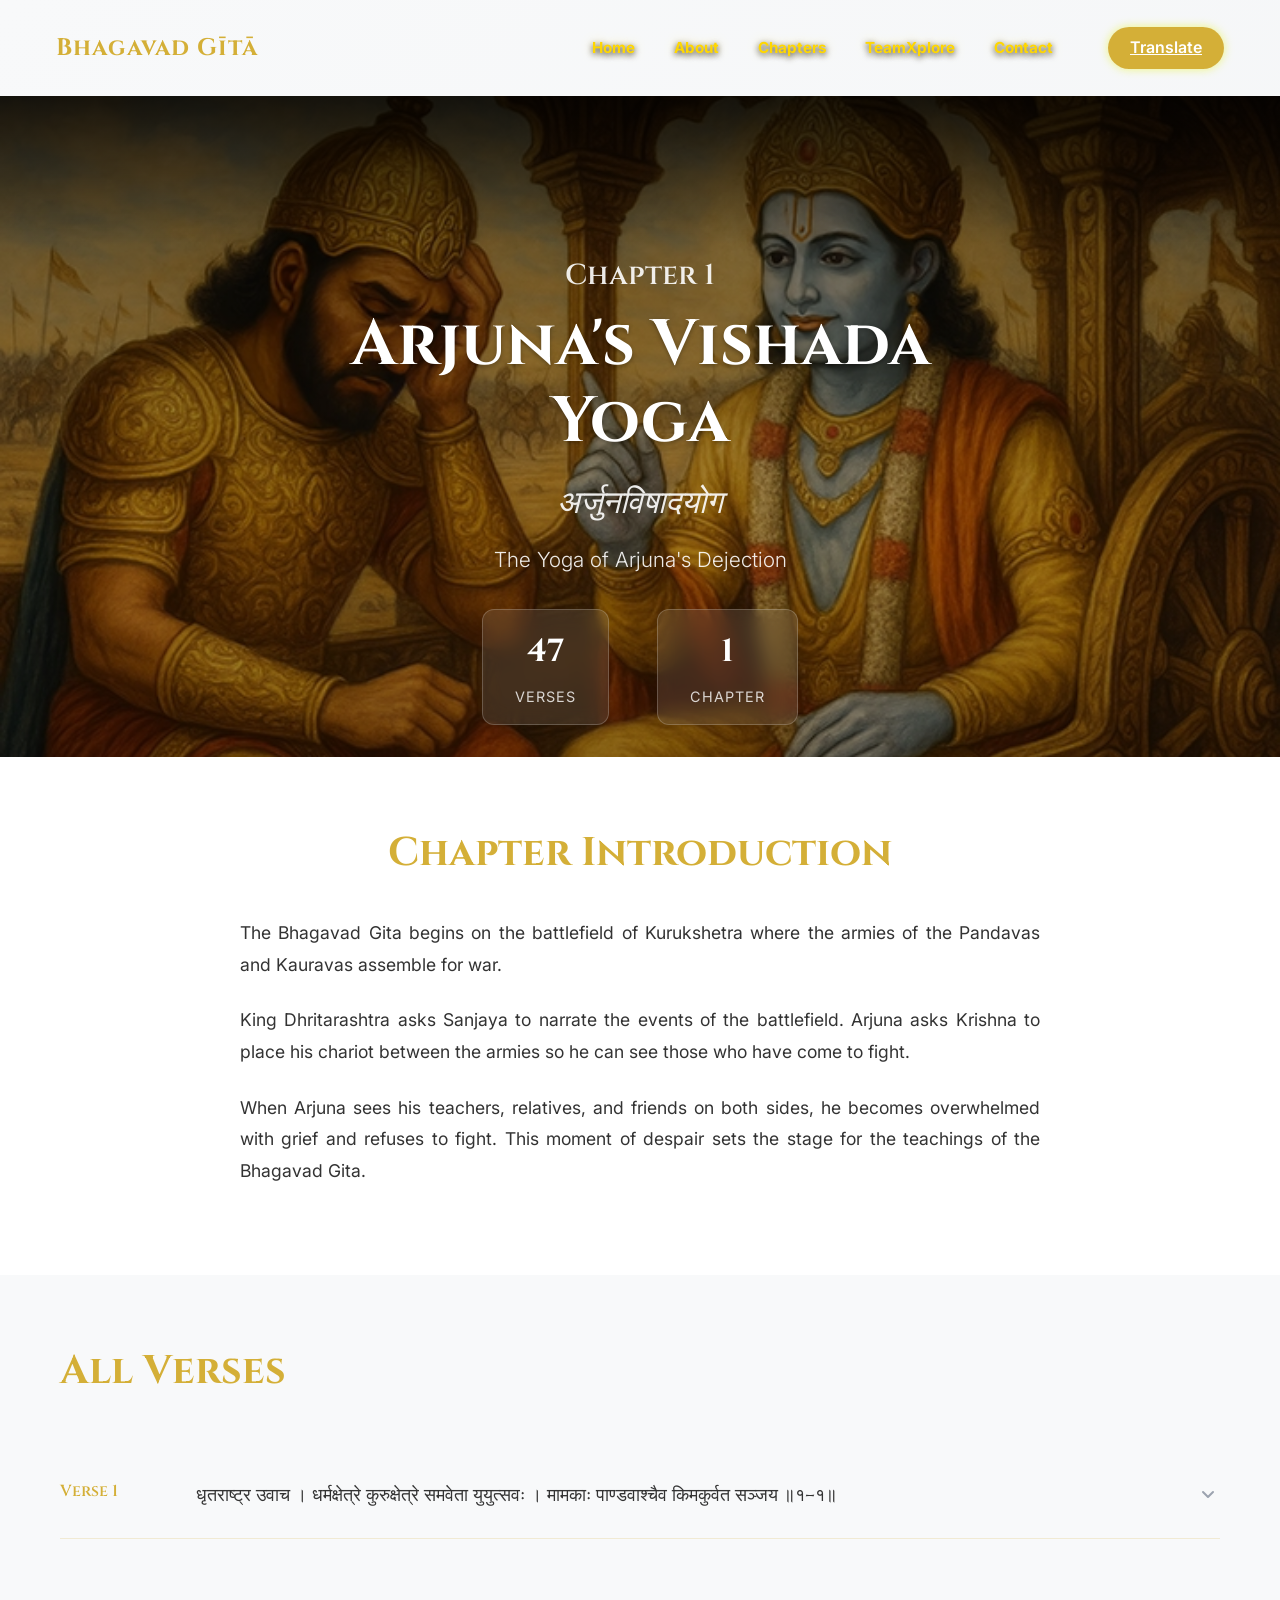
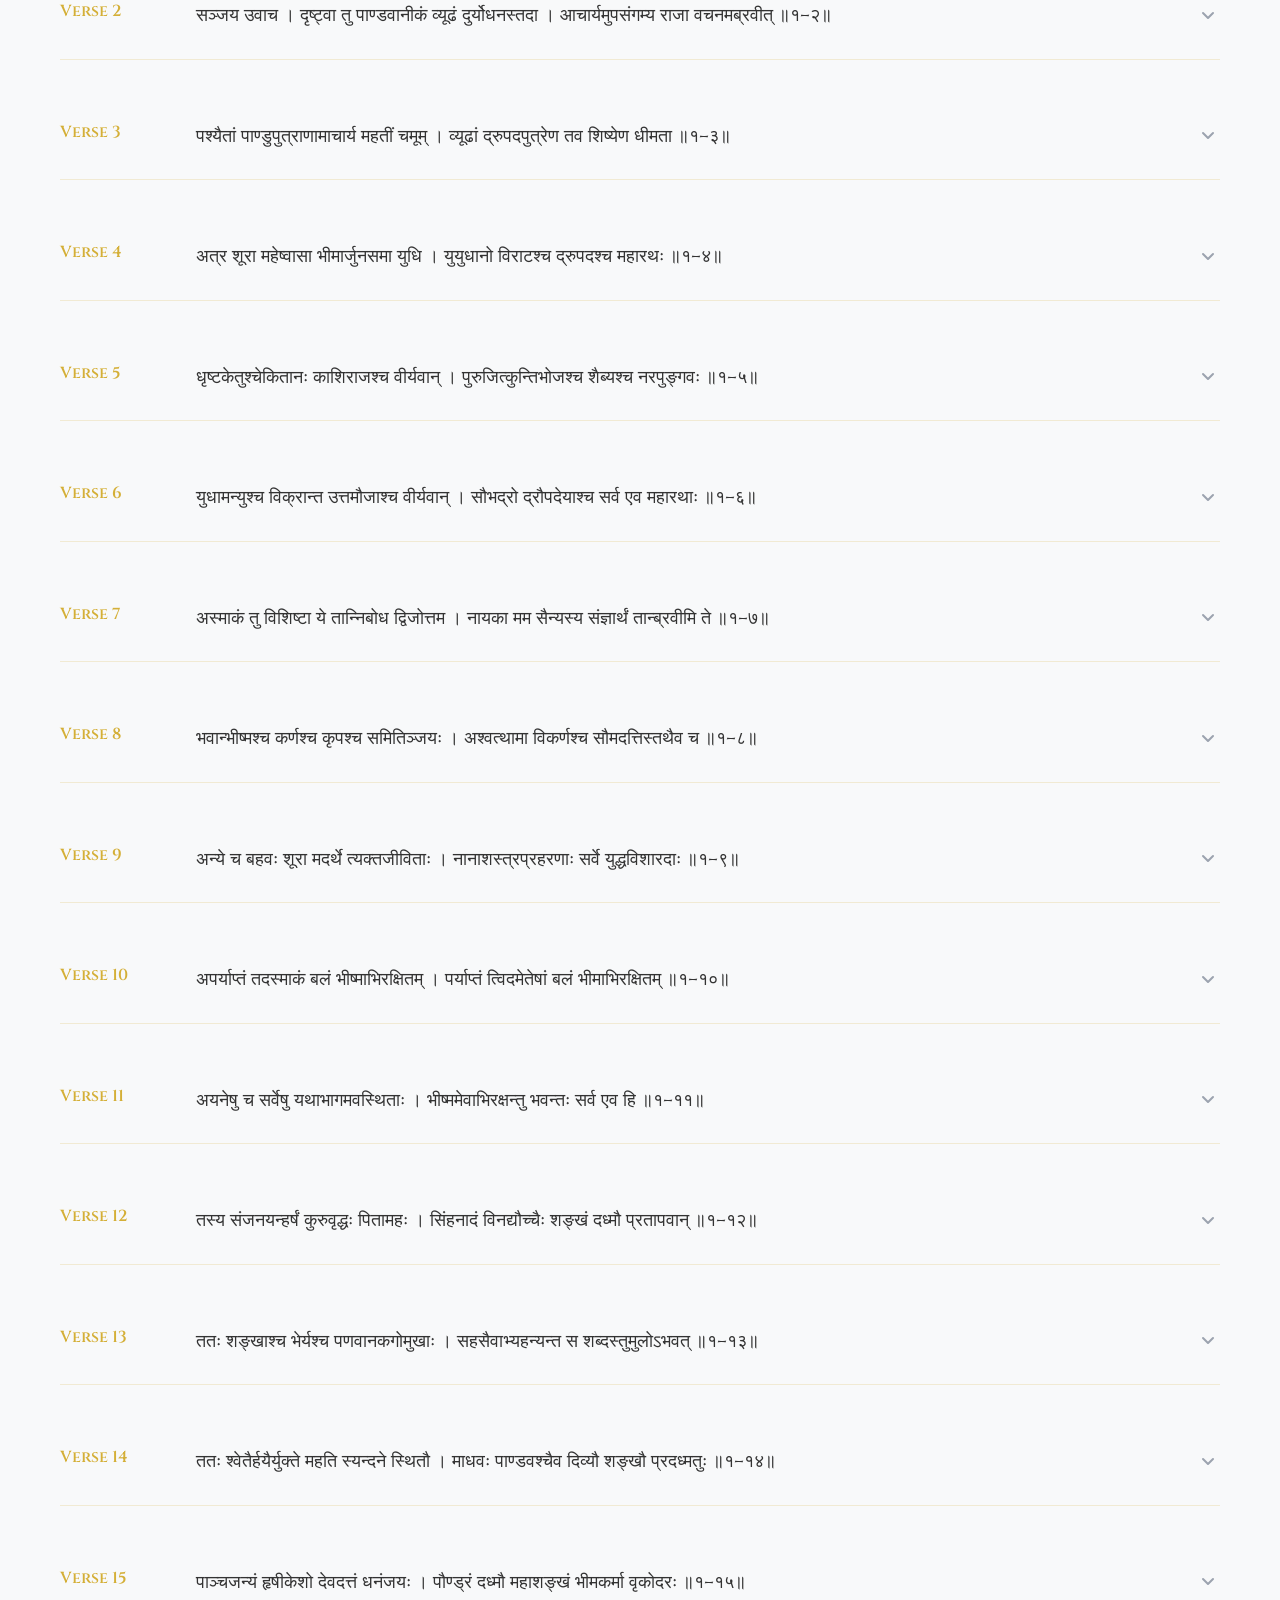
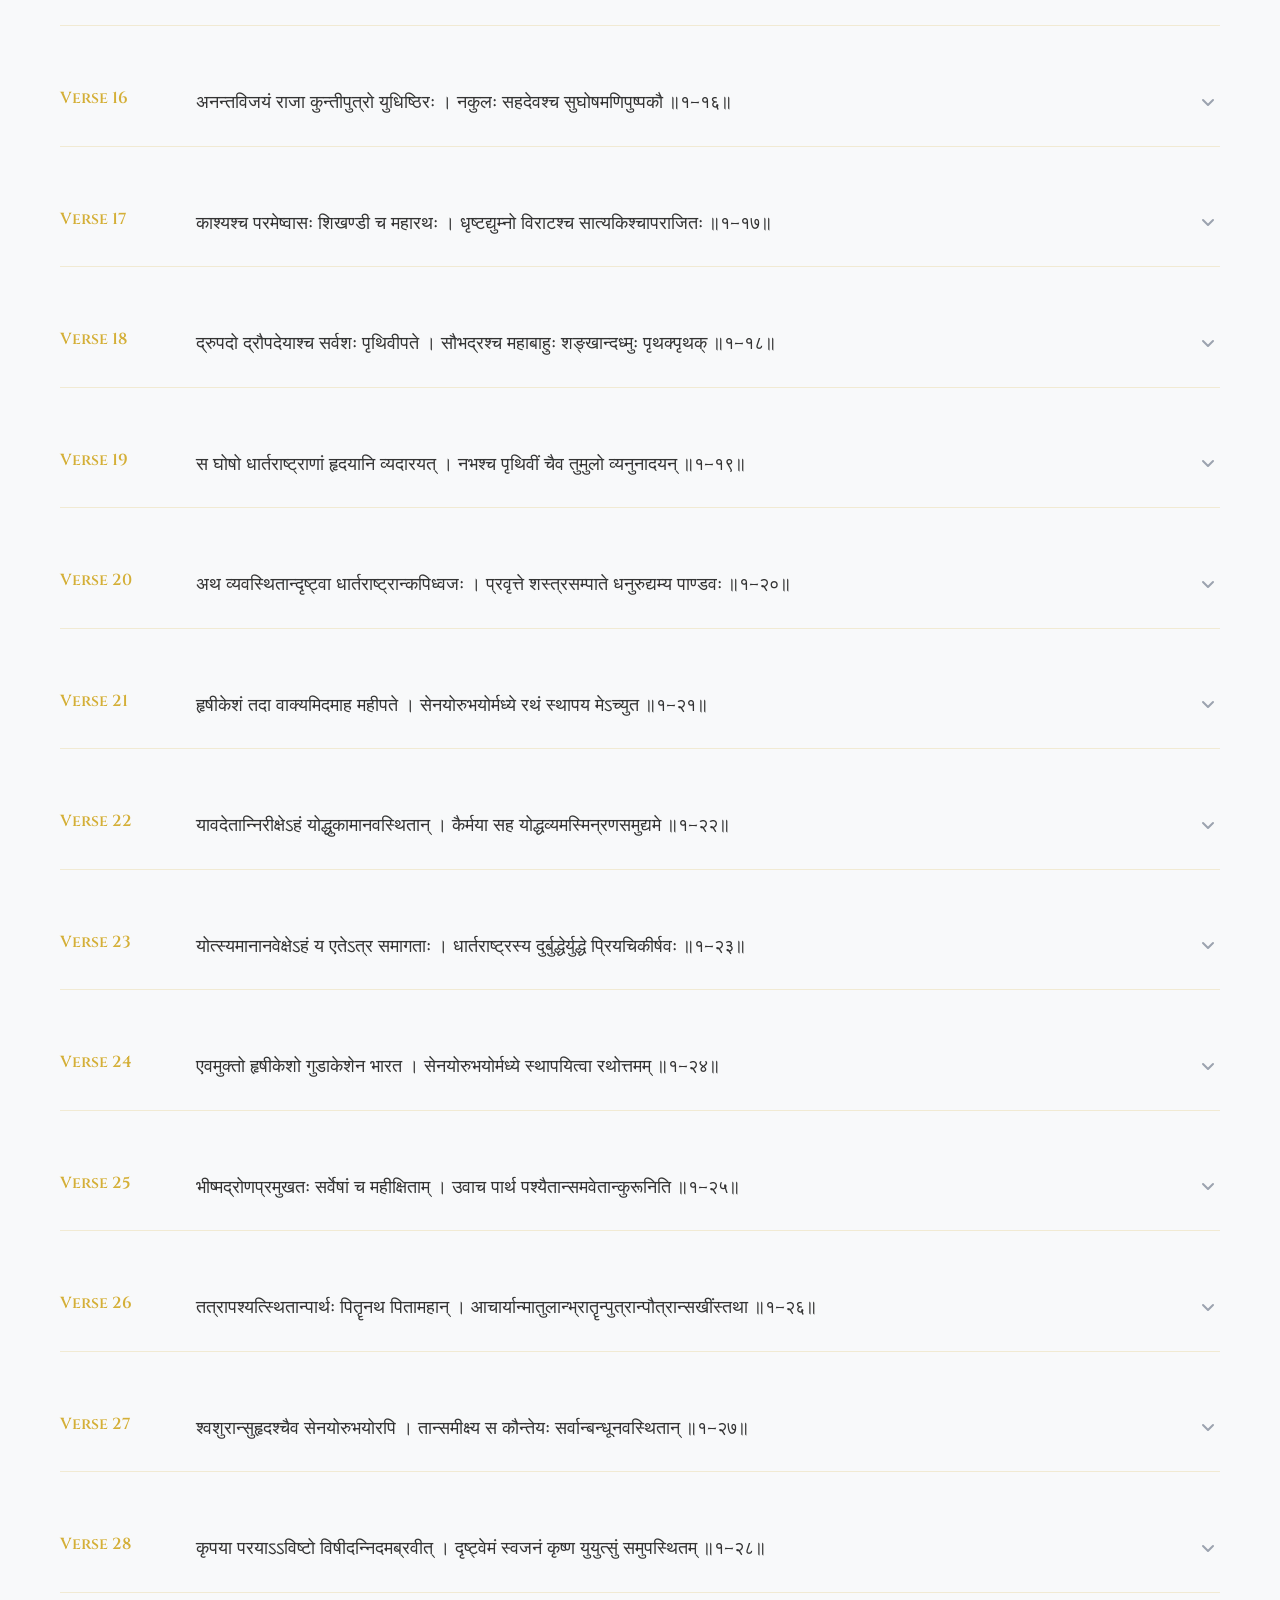
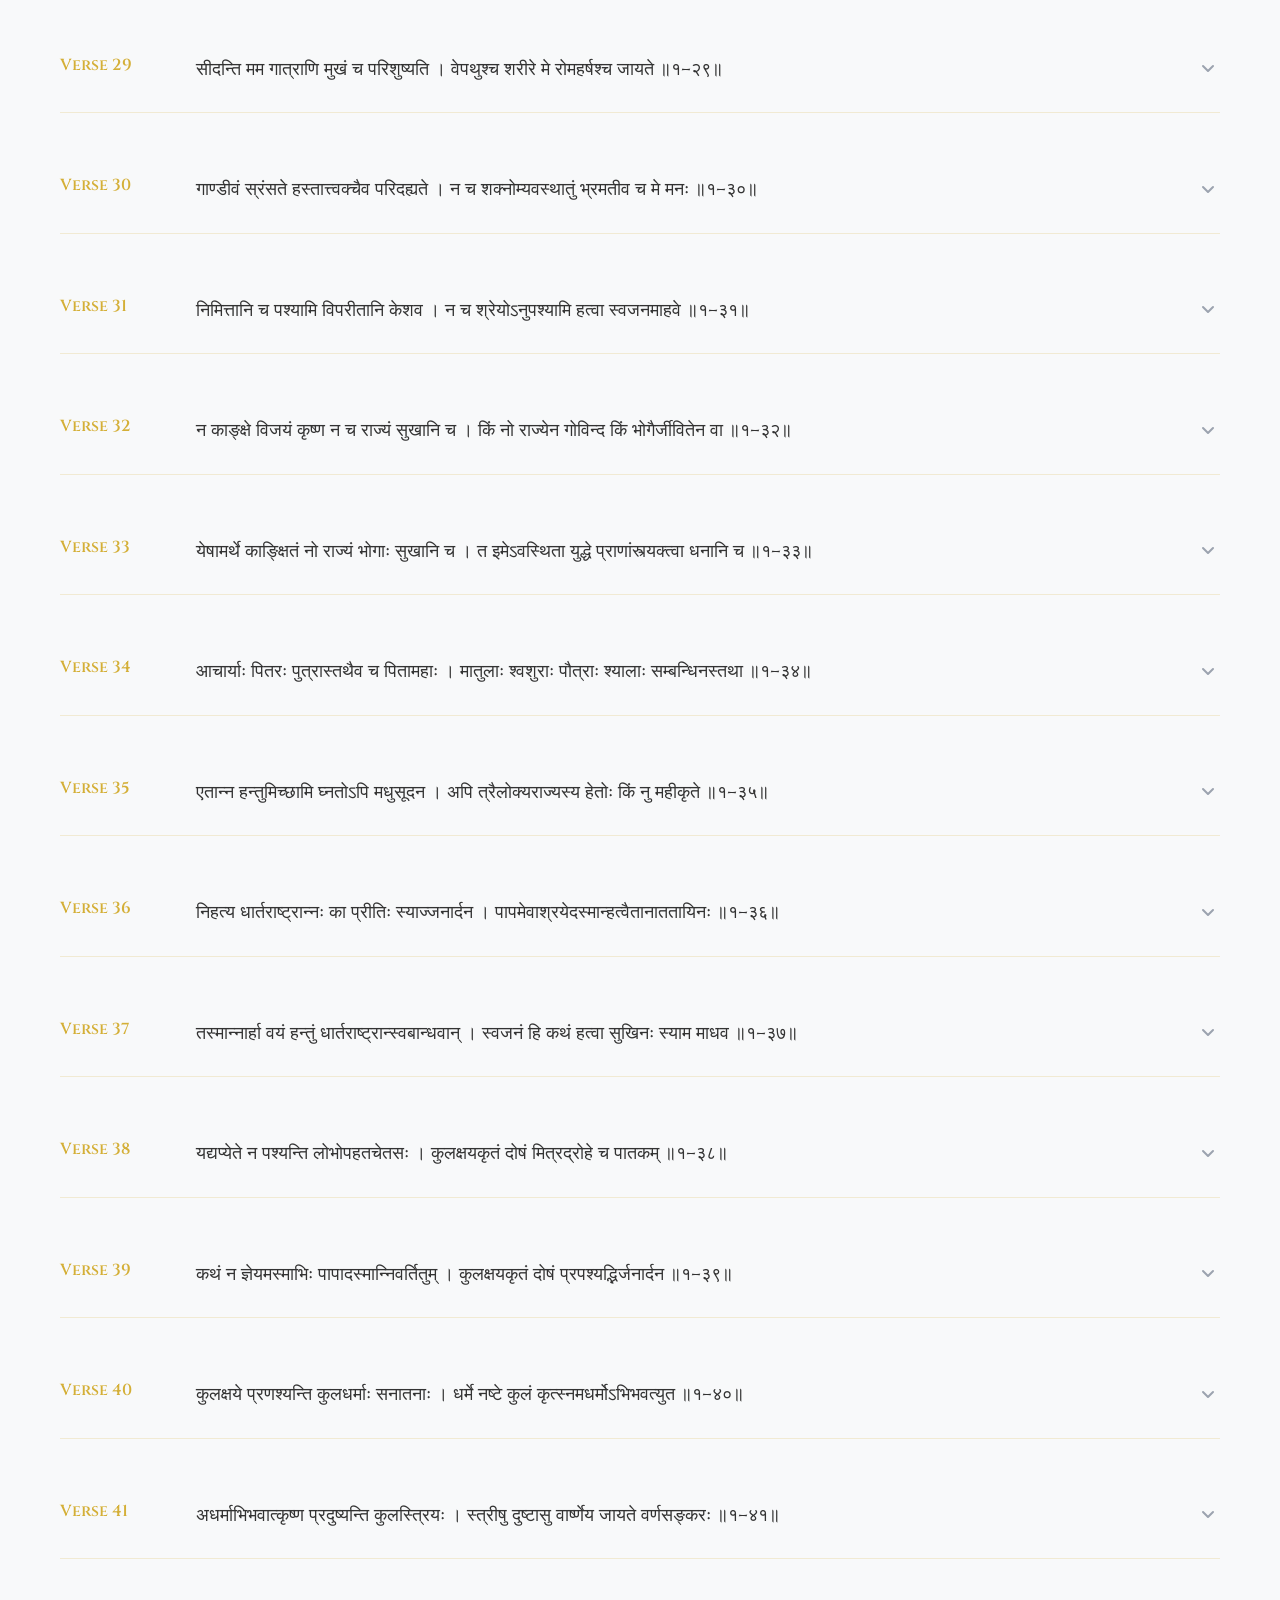
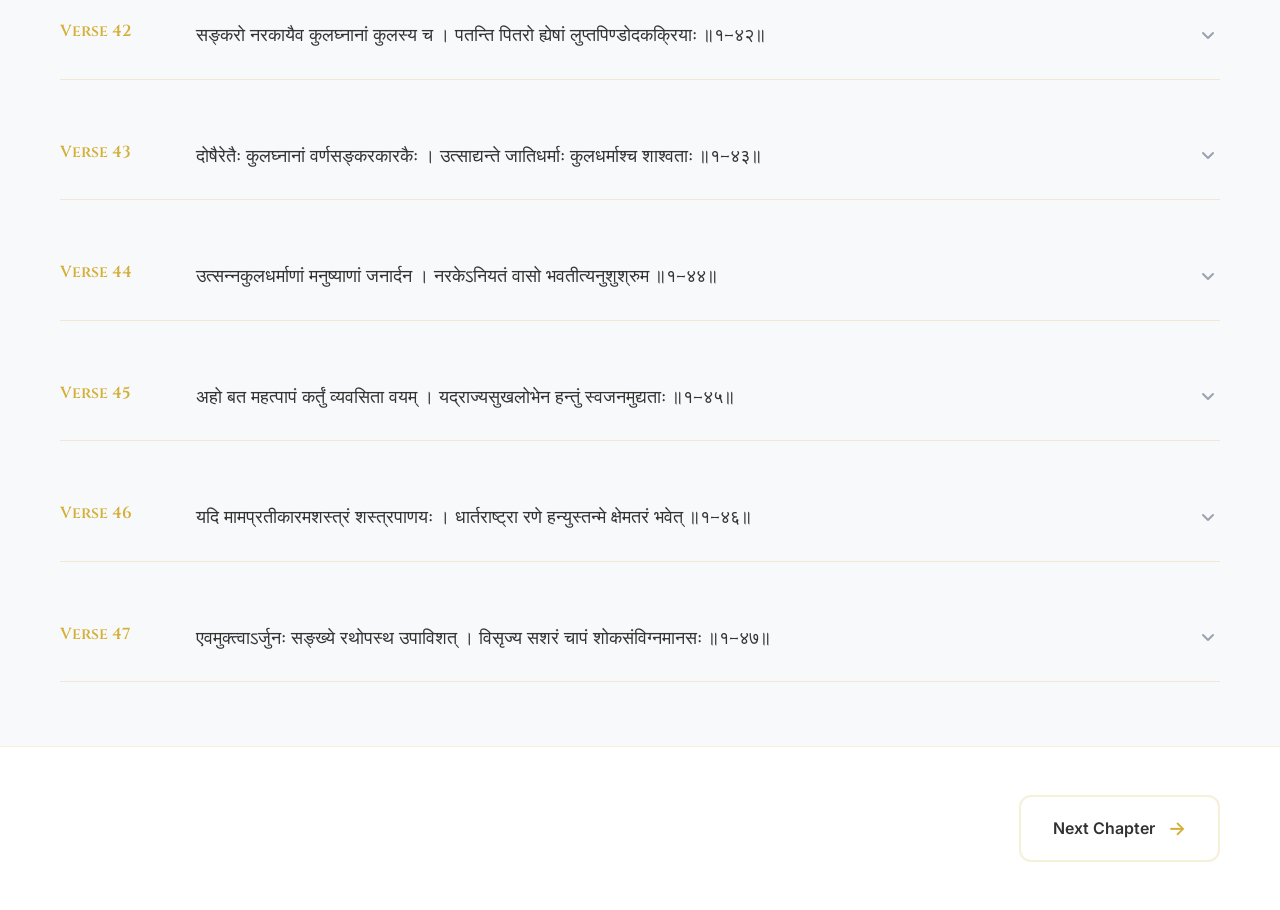
==== frontend/BV/chapter.html @ c2134005 "first commit" ====
<!DOCTYPE html>
<html lang="en">
<head>
    <meta charset="UTF-8">
    <meta name="viewport" content="width=device-width, initial-scale=1.0">
    <title>Bhagavad Gita Chapter 1: Arjuna's Vishada Yoga</title>
    
    <link rel="stylesheet" href="../DASHBOARD/style.css">
    <link href="https://fonts.googleapis.com/css2?family=Cinzel:wght@400;600;700&family=MedievalSharp&family=Playfair+Display:wght@600;700&family=Inter:wght@300;400;500;600&display=swap" rel="stylesheet">
    
    <style>
        /* Chapter Page Styles - Inline */
        :root {
            --gold: #d4af37;
            --text-primary: #333;
            --text-secondary: #666;
            --card-bg: rgba(255, 255, 255, 0.95);
            --border-color: rgba(212, 175, 55, 0.2);
            --font-title: 'Cinzel', serif;
            --font-body: 'Inter', sans-serif;
            --sanskrit-font: 'MedievalSharp', cursive;
        }

        body {
            background: linear-gradient(135deg, #f8f9fa 0%, #e9ecef 100%);
            font-family: var(--font-body);
            color: var(--text-primary);
            line-height: 1.6;
        }

        .navbar {
            background: transparent;
            transition: 0.3s ease;
            padding: 0.8rem 0;
            position: sticky;
            top: 0;
            z-index: 100;
        }

        .navbar.scrolled {
            background: white;
            box-shadow: 0 2px 12px rgba(0,0,0,0.08);
            padding: 0.6rem 0;
        }

        .nav-content {
            display: flex;
            justify-content: space-between;
            align-items: center;
            padding: 0 1rem;
        }

        .logo {
            font-size: 1.5rem;
            font-weight: 700;
            color: #D4AF37;
            font-family: var(--font-title);
            letter-spacing: 1px;
        }

        .navbar.scrolled .logo {
            color: #8B5E3C;
        }

        .right-section {
            display: flex;
            align-items: center;
            gap: 2.5rem;
        }

        .navbar nav {
            display: flex;
            gap: 1.5rem;
            align-items: center;
        }

        .navbar nav a {
            color: #FFD700 !important;
            text-decoration: none;
            font-weight: 700;
            font-size: 0.95rem;
            transition: all 0.3s ease;
            position: relative;
            text-shadow: 0 2px 6px rgba(0, 0, 0, 0.8), 0 0 12px rgba(255, 215, 0, 0.4);
        }

        .navbar nav a::after {
            content: '';
            position: absolute;
            bottom: -4px;
            left: 0;
            width: 0;
            height: 2px;
            background: #FFFF00;
            transition: width 0.3s ease;
        }

        .navbar nav a:hover::after {
            width: 100%;
        }

        .navbar.scrolled nav a {
            color: #D4AF37 !important;
            text-shadow: 0 1px 3px rgba(0, 0, 0, 0.2);
        }

        .navbar nav a:hover,
        .navbar nav a.active {
            color: #FFFF00 !important;
            text-shadow: 0 0 12px rgba(255, 255, 0, 1), 0 2px 6px rgba(0, 0, 0, 0.8);
        }

        /* Button styles for transparent navbar */
        .navbar .glow-btn {
            background: linear-gradient(45deg, #D4AF37, #D4AF37) !important;
            color: white !important;
            border: none !important;
            box-shadow: 0 0 10px rgba(231, 245, 42, 0.6);
            transition: 0.3s ease;
        }

        .navbar .glow-btn:hover {
            transform: translateY(-2px);
            box-shadow: 0 0 20px rgba(225, 239, 35, 0.9) !important;
        }

        .navbar .outline-btn {
            color: white !important;
            border: 2px solid white !important;
            background: transparent !important;
            transition: 0.3s ease;
        }

        .navbar .outline-btn:hover {
            color: #D4AF37 !important;
            border-color: #D4AF37 !important;
        }

        .navbar.scrolled .glow-btn {
            background: linear-gradient(45deg, #D4AF37, #D4AF37) !important;
            color: white !important;
        }

        .navbar.scrolled .outline-btn {
            color: #D4AF37 !important;
            border-color: #D4AF37 !important;
        }

        /* Chapter Hero Section */
        .chapter-hero {
            position: relative;
            min-height: 60vh;
            display: flex;
            align-items: center;
            justify-content: center;
            text-align: center;
            color: white;
            overflow: hidden;
            padding-top: 70px;
        }

        /* Dark overlay behind navbar for better text visibility */
        .chapter-hero::before {
            content: '';
            position: absolute;
            top: 0;
            left: 0;
            right: 0;
            height: 150px;
            background: linear-gradient(
                to bottom,
                rgba(0, 0, 0, 0.7),
                rgba(0, 0, 0, 0)
            );
            z-index: 2;
            pointer-events: none;
        }

        .hero-background {
            position: absolute;
            top: 0;
            left: 0;
            right: 0;
            bottom: 0;
            background: linear-gradient(135deg, var(--gold) 0%, #b8941f 50%, #8b6914 100%);
            background-size: cover;
            background-position: center;
            background-repeat: no-repeat;
            z-index: 1;
        }

        .hero-overlay {
            position: absolute;
            top: 0;
            left: 0;
            right: 0;
            bottom: 0;
            background: linear-gradient(
                to bottom,
                rgba(0, 0, 0, 0.6),
                rgba(0, 0, 0, 0.3),
                rgba(0, 0, 0, 0.5)
            );
            z-index: 2;
        }

        .hero-content {
            position: relative;
            z-index: 3;
            max-width: 800px;
            margin: 0 auto;
            padding: 2rem;
        }

        .breadcrumb {
            margin-bottom: 2rem;
            font-size: 0.9rem;
            opacity: 0.9;
        }

        .breadcrumb a {
            color: white;
            text-decoration: none;
            transition: opacity 0.3s ease;
        }

        .breadcrumb a:hover {
            opacity: 0.8;
        }

        .chapter-title {
            margin-bottom: 1rem;
        }

        .chapter-number {
            display: block;
            font-family: var(--font-title);
            font-size: clamp(1.2rem, 3vw, 1.8rem);
            font-weight: 600;
            opacity: 0.9;
            margin-bottom: 0.5rem;
        }

        .chapter-name {
            display: block;
            font-family: var(--font-title);
            font-size: clamp(2.5rem, 5vw, 4rem);
            font-weight: 700;
            line-height: 1.2;
            text-shadow: 0 2px 4px rgba(0, 0, 0, 0.3);
        }

        .chapter-sanskrit {
            font-family: var(--sanskrit-font);
            font-size: clamp(1.2rem, 3vw, 2rem);
            margin-bottom: 1rem;
            opacity: 0.9;
            font-style: italic;
        }

        .chapter-description {
            font-size: clamp(1rem, 2vw, 1.3rem);
            margin-bottom: 2rem;
            opacity: 0.9;
            font-weight: 300;
        }

        .chapter-stats {
            display: flex;
            justify-content: center;
            gap: 3rem;
            flex-wrap: wrap;
        }

        .stat-item {
            display: flex;
            flex-direction: column;
            align-items: center;
            background: rgba(255, 255, 255, 0.1);
            padding: 1rem 2rem;
            border-radius: 12px;
            backdrop-filter: blur(10px);
            border: 1px solid rgba(255, 255, 255, 0.2);
        }

        .stat-number {
            font-family: var(--font-title);
            font-size: 2rem;
            font-weight: 700;
            margin-bottom: 0.5rem;
        }

        .stat-label {
            font-size: 0.9rem;
            text-transform: uppercase;
            letter-spacing: 1px;
            opacity: 0.8;
        }

        /* Chapter Introduction */
        .chapter-introduction {
            padding: 4rem 0;
            background: white;
        }

        .intro-content h2 {
            font-family: var(--font-title);
            font-size: 2.5rem;
            color: var(--gold);
            margin-bottom: 2rem;
            text-align: center;
        }

        .intro-content p {
            font-size: 1.1rem;
            line-height: 1.8;
            margin-bottom: 1.5rem;
            max-width: 800px;
            margin-left: auto;
            margin-right: auto;
            text-align: justify;
        }

        /* Verses Section */
        .verses-section {
            padding: 4rem 0;
            background: #f8f9fa;
        }

        .section-header h2 {
            font-family: var(--font-title);
            font-size: 2.5rem;
            color: var(--gold);
            margin-bottom: 3rem;
        }

        /* Loading Indicator */
        .loading-indicator {
            text-align: center;
            padding: 3rem;
            color: var(--gold);
        }

        .loading-spinner {
            width: 50px;
            height: 50px;
            margin: 0 auto 1rem;
            border: 4px solid var(--border-color);
            border-top: 4px solid var(--gold);
            border-radius: 50%;
            animation: spin 1s linear infinite;
        }

        @keyframes spin {
            0% { transform: rotate(0deg); }
            100% { transform: rotate(360deg); }
        }

        /* Verses Container */
        .verses-container {
            display: grid;
            gap: 2rem;
        }

        /* Verse Card - LeetCode Style */
        .verse-card {
            display: flex;
            flex-direction: column;
            border-bottom: 1px solid rgba(212, 175, 55, 0.2);
            opacity: 0;
            transform: translateY(20px);
            animation: verseCardFadeIn 0.6s ease-out forwards;
        }

        .verse-main {
            display: flex;
            flex-direction: column;
            gap: 1rem;
            padding: 1.75rem 0;
            transition: all 0.2s ease;
            cursor: pointer;
        }

        @media (min-width: 640px) {
            .verse-main {
                flex-direction: row;
                gap: 1.5rem;
            }
        }

        .verse-main:hover {
            margin: 0 -0.5rem;
            padding: 1.75rem 0.5rem;
            border-radius: 8px;
            background: rgba(212, 175, 55, 0.05);
            box-shadow: 0 2px 8px rgba(0, 0, 0, 0.1);
        }

        .verse-main:focus-within {
            margin: 0 -0.5rem;
            padding: 1.75rem 0.5rem;
            border-radius: 8px;
            background: rgba(212, 175, 55, 0.05);
            box-shadow: 0 2px 8px rgba(0, 0, 0, 0.1);
            outline: none;
        }

        .verse-header {
            display: flex;
            align-items: flex-start;
            gap: 0.5rem;
            width: 7rem;
            flex-shrink: 0;
        }

        @media (max-width: 639px) {
            .verse-header {
                width: auto;
            }
        }

        .verse-number {
            font-family: var(--font-title);
            font-size: 1rem;
            font-weight: 600;
            color: var(--gold);
        }

        .verse-content {
            flex: 1;
            text-align: justify;
            font-family: var(--sanskrit-font);
            font-size: 1.125rem;
            line-height: 1.75;
            color: #333;
            transition: color 0.2s ease;
            margin: 0;
        }

        .verse-main:hover .verse-content {
            color: var(--text-primary);
        }

        .expand-indicator {
            display: flex;
            align-items: center;
            justify-content: center;
            margin-left: auto;
        }

        .expand-icon {
            width: 1.5rem;
            height: 1.5rem;
            color: rgba(156, 163, 175, 1);
            transition: all 0.2s ease;
            transform-origin: center;
        }

        .verse-main:hover .expand-icon {
            color: rgba(107, 114, 128, 1);
        }

        .verse-card.expanded .expand-icon {
            transform: rotate(180deg);
        }

        /* Hidden Content */
        .verse-expanded {
            overflow: hidden;
            transition: all 0.25s ease;
            height: 0;
        }

        .verse-card.expanded .verse-expanded {
            height: auto;
            padding: 0 0 1.75rem 0;
        }

        .verse-expanded-content {
            margin-top: 1rem;
            padding-left: 1.75rem;
        }

        @media (max-width: 639px) {
            .verse-expanded-content {
                padding-left: 0;
            }
        }

        .translation-item {
            margin-bottom: 1rem;
            padding: 1rem;
            background: rgba(248, 249, 250, 0.8);
            border-radius: 6px;
            border-left: 3px solid var(--gold);
        }

        .translation-label {
            font-weight: 600;
            color: var(--gold);
            margin-bottom: 0.5rem;
            font-size: 0.9rem;
            text-transform: uppercase;
            letter-spacing: 0.5px;
        }

        .translation-text {
            font-size: 1rem;
            line-height: 1.7;
            color: var(--text-primary);
            margin: 0;
        }

        /* Chapter Navigation */
        .chapter-navigation {
            padding: 3rem 0;
            background: white;
            border-top: 1px solid var(--border-color);
        }

        .nav-buttons {
            display: flex;
            justify-content: space-between;
            align-items: center;
            gap: 2rem;
            flex-wrap: wrap;
        }

        /* When only next button is visible (chapter 1), align to right */
        .nav-buttons.only-next {
            justify-content: flex-end;
        }

        /* When only prev button is visible (chapter 18), align to left */
        .nav-buttons.only-prev {
            justify-content: flex-start;
        }

        .nav-btn {
            display: flex;
            align-items: center;
            gap: 0.8rem;
            padding: 1rem 2rem;
            background: var(--card-bg);
            border: 2px solid var(--border-color);
            border-radius: 12px;
            text-decoration: none;
            color: var(--text-primary);
            font-family: var(--font-body);
            font-weight: 600;
            transition: all 0.3s ease;
            min-width: 180px;
            justify-content: center;
        }

        .nav-btn:hover {
            border-color: var(--gold);
            background: rgba(212, 175, 55, 0.05);
            transform: translateY(-2px);
            box-shadow: 0 5px 15px rgba(0, 0, 0, 0.1);
        }

        .nav-arrow {
            font-size: 1.2rem;
            color: var(--gold);
        }

        /* Animations */
        @keyframes verseCardFadeIn {
            from {
                opacity: 0;
                transform: translateY(20px);
            }
            to {
                opacity: 1;
                transform: translateY(0);
            }
        }

        /* Responsive Design */
        @media (max-width: 768px) {
            .chapter-hero {
                min-height: 50vh;
            }

            .hero-content {
                padding: 1rem;
            }

            .chapter-stats {
                flex-direction: column;
                gap: 1rem;
            }

            .stat-item {
                padding: 0.8rem 1.5rem;
            }

            .nav-buttons {
                flex-direction: column;
                gap: 1rem;
            }

            .nav-btn {
                width: 100%;
            }

            .verse-number {
                font-size: 0.9rem;
            }

            .verse-content {
                font-size: 1rem;
            }

            .translation-text {
                font-size: 0.9rem;
            }

            .intro-content p {
                text-align: left;
            }

            .verse-main:hover {
                margin: 0;
                padding: 1.75rem 0;
            }

            .verse-main:focus-within {
                margin: 0;
                padding: 1.75rem 0;
            }
        }

        .translate-more{
            margin-top:10px;
        }

        .translate-btn{
            display:inline-block;
            padding:8px 16px;
            background:#d4af37;
            color:white;
            text-decoration:none;
            border-radius:6px;
            font-size:0.9rem;
            font-weight:600;
            transition:all 0.2s ease;
        }

        .translate-btn:hover{
            background:#b8941f;
            transform:translateY(-2px);
        }
    </style>
</head>

<body>
    <!-- ================= NAVBAR ================= -->
    <header class="navbar">
        <div class="container nav-content">
            <div class="logo">Bhagavad Gītā</div>
            <div class="right-section">
                <nav>
                <a href="../DASHBOARD/index.html">Home</a>
                    <a href="../DASHBOARD/index.html#about">About</a>
                    <a href="chapters.html">Chapters</a>
                    <a href="../DASHBOARD/index.html#team">TeamXplore</a>
                    <a href="../DASHBOARD/index.html#contact">Contact</a>
                </nav>
                <a href="../BV/translation.html" class="glow-btn">Translate</a>
                
            </div>
        </div>
    </header>

    <!-- Chapter Hero Section -->
    <section class="chapter-hero">
        <div class="hero-background">
            <div class="hero-overlay"></div>
        </div>
        <div class="container">
            <div class="breadcrumb">
                <a href="chapters.html">Chapters</a> > <span>Chapter 1</span>
            </div>
            <div class="hero-content">
                <h1 class="chapter-title">
                    <span class="chapter-number" id="chapterNumberText"></span>
                    <span class="chapter-name" id="chapterNameText"></span>
                </h1>
                <p class="chapter-sanskrit" id="chapterSanskrit"></p>
                <p class="chapter-description" id="chapterDescription"></p>
                <div class="chapter-stats">
                    <div class="stat-item">
                        <span class="stat-number" id="verseCount"></span>
                        <span class="stat-label">Verses</span>
                    </div>
                    <div class="stat-item">
                        <span class="stat-number" id="chapterStat"></span>
                        <span class="stat-label">Chapter</span>
                    </div>
                </div>
            </div>
        </div>
    </section>

    <!-- Chapter Introduction -->
    <section class="chapter-introduction">
        <div class="container">
            <div class="intro-content">
                <h2>Chapter Introduction</h2>

                <div id="chapterIntroText"></div>

            </div>
        </div>
    </section>

    <!-- Verses Section -->
    <section class="verses-section">
        <div class="container">
            <div class="section-header">
                <h2>All Verses</h2>
            </div>
            
            <!-- Loading Indicator -->
            <div class="loading-indicator" id="loadingIndicator">
                <div class="loading-spinner"></div>
                <p>Loading verses...</p>
            </div>

            <!-- Verses Container -->
            <div class="verses-container" id="versesContainer">
                <!-- Verses will be loaded here -->
            </div>
        </div>
    </section>

    <!-- Chapter Navigation -->
    <section class="chapter-navigation">
        <div class="container">
            <div class="nav-buttons">
                <a id="prevChapter" class="nav-btn back-btn">
                    <span class="nav-arrow">←</span>
                    <span>previous Chapters</span>
                </a>
                
                <a id="nextChapter" class="nav-btn next-btn">
                    <span>Next Chapter</span>
                    <span class="nav-arrow">→</span>
                </a>
            </div>
        </div>
    </section>

    <script>
        // Chapter background images mapping
        const chapterBackgrounds = {
            1: 'ch-1.webp',
            2: 'ch-2.jpg',
            3: 'ch-3.webp',
            4: 'ch-4.jpg',
            5: 'ch-5.jpg',
            6: 'ch-6.jpg',
            7: 'ch-7.jpg',
            8: 'ch-8.webp',
            9: 'ch-9.jpg',
            10: 'ch-10',  // Note: no extension in folder
            11: 'ch-11.jpg',
            12: 'ch-12.webp',
            13: 'ch-13.jpg',
            14: 'ch-14.jpg',
            15: 'ch-15.jpg',
            16: 'ch-16.jpg',
            17: 'ch-17.webp',
            18: 'ch-18.jpg'
        };

        // Chapter 1 specific data
        const chapterFiles = {
            1: "Ch-1_Arjuna's_Vishada_Yoga.json",
            2: "Ch-2_Samkhya_Yoga.json",
            3: "Ch-3_Karma_Yoga.json",
            4: "Ch-4_Knowledge, Action_and_Renunciation_Yoga.json",
            5: "Ch-5_Karma_Sanyasa_Yoga.json",
            6: "Ch-6_Meditation.json",
            7: "Ch-7_Knowledge_and_Science_Yoga.json",
            8: "Ch-8_Akshar_Brahma_Yoga.json",
            9: "Ch-9_Rajavidya_Rajaguhya_Yoga.json",
            10: "Ch-10_Vibhuti_Yoga.json",
            11: "Ch-11 _Visvaroopadarsana_Yoga.json",
            12: "Ch-12_Bhakti_Yoga.json",
            13: "Ch-13_Kshetra–Kshetrajna_Vibhaga_Yoga.json",
            14: "Ch-14_Guna_Traya_Vibhaga_Yoga.json",
            15: "Ch-15_Purushottama_Yoga.json",
            16: "Ch-16_Daivasura_Sampad_Vibhaga_Yoga.json",
            17: "Ch-17_Shraddha_Traya_Vibhaga_Yoga.json",
            18: "Ch-18_Moksha_Sanyasa_Yoga.json"
        };

        // Get chapter number from URL
        function getChapterFromURL(){
        const params = new URLSearchParams(window.location.search);
        return parseInt(params.get("chapter")) || 1;
        }

        const chapterNumber = getChapterFromURL();
        const chapterFile = chapterFiles[chapterNumber];

        // Function to set chapter background image
        function setChapterBackground() {
            const heroBackground = document.querySelector('.hero-background');
            const backgroundImage = chapterBackgrounds[chapterNumber];
            
            if (heroBackground && backgroundImage) {
                // Set background image with fallback gradient
                heroBackground.style.backgroundImage = `url('images/${backgroundImage}'), linear-gradient(135deg, var(--gold) 0%, #b8941f 50%, #8b6914 100%)`;
                console.log(`Set background image: images/${backgroundImage}`);
            } else {
                console.log('Using default gradient background');
            }
        }

        // Function to load chapter data
        async function loadChapterData() {
            console.log('Starting to load chapter data...');
            console.log('Current page URL:', window.location.href);
            
            try {
                // Try different possible paths
                const possiblePaths = [
                `../../BhagavatGitaJsonFiles/${chapterFile}`
                ];
                

                let response;
                let successPath = null;
                
                for (const path of possiblePaths) {
                    try {
                        console.log(`Trying to load from: ${path}`);
                        response = await fetch(path);
                        console.log(`Response status for ${path}:`, response.status);
                        
                        if (response.ok) {
                            successPath = path;
                            console.log(`Successfully loaded from: ${path}`);
                            break;
                        } else {
                            console.log(`Failed to load from ${path}: ${response.status} ${response.statusText}`);
                        }
                    } catch (e) {
                        console.log(`Error loading from ${path}:`, e.message);
                    }
                }

                if (!response || !response.ok) {
                    throw new Error(`Failed to load chapter data from any path. Last status: ${response ? response.status : 'No response'}`);
                }

                const data = await response.json();
                console.log(`Loaded ${data.length} verses successfully from ${successPath}`);
                console.log('First verse:', data[0]);
                return data;
            } catch (error) {
                console.error('Error loading chapter data:', error);
                console.error('Error details:', {
                    message: error.message,
                    stack: error.stack
                });
                return null;
            }
        }

        // Function to render verses
        function renderVerses(verses) {
            const container = document.getElementById('versesContainer');
            const loadingIndicator = document.getElementById('loadingIndicator');
            
            console.log('Rendering verses:', verses);
            
            if (!verses || verses.length === 0) {
                container.innerHTML = '<p class="text-center">No verses found.</p>';
                loadingIndicator.style.display = 'none';
                return;
            }

            container.innerHTML = '';
            
            verses.forEach((verse, index) => {
                console.log(`Creating verse ${verse.verse}:`, verse);
                
                const verseCard = document.createElement('div');
                verseCard.className = 'verse-card';
                verseCard.style.animationDelay = `${(index % 5) * 0.05 + 0.1}s`;
                
                verseCard.innerHTML = `
                    <div class="verse-main">
                        <div class="verse-header">
                            <span class="verse-number">Verse ${verse.verse}</span>
                        </div>
                        <p class="verse-content">${verse.sanskrit.text}</p>
                        <div class="expand-indicator">
                            <svg class="expand-icon" xmlns="http://www.w3.org/2000/svg" viewBox="0 0 24 24" width="1em" height="1em" fill="currentColor">
                                <path fill-rule="evenodd" d="M16.293 9.293a1 1 0 111.414 1.414l-5 5a1 1 0 01-1.414 0l-5-5a1 1 0 011.414-1.414L12 13.586l4.293-4.293z" clip-rule="evenodd"></path>
                            </svg>
                        </div>
                    </div>
                    <div class="verse-expanded">
                        <div class="verse-expanded-content">
                            <div class="translation-item">
                                <div class="translation-label">English Translation</div>
                                <p class="translation-text">${verse.translations.english.text}</p>
                            </div>
                            <div class="translation-item">
                                <div class="translation-label">Hindi Translation</div>
                                <p class="translation-text">${verse.translations.hindi.text}</p>
                            </div>

                            <div class="translate-more">
                                <a 
                                    class="translate-btn"
                                    target="_blank"
                                    href="../BV/translation.html?text=${encodeURIComponent(verse.sanskrit.text)}">
                                    Translate More !!!
                                </a>
                            </div>
                        </div>
                    </div>
                `;
                
                // Add click event for expansion
                const verseMain = verseCard.querySelector('.verse-main');
                verseMain.addEventListener('click', () => {
                    verseCard.classList.toggle('expanded');
                });
                
                container.appendChild(verseCard);
            });
            
            loadingIndicator.style.display = 'none';
            console.log('Finished rendering all verses');
        }
        
        const chapterMeta = {
            1:{
            name:"Arjuna's Vishada Yoga",
            sanskrit:"अर्जुनविषादयोग",
            description:"The Yoga of Arjuna's Dejection",
            verses:47,
            introduction:`
            <p>The Bhagavad Gita begins on the battlefield of Kurukshetra where the armies of the Pandavas and Kauravas assemble for war.</p>
            <p>King Dhritarashtra asks Sanjaya to narrate the events of the battlefield. Arjuna asks Krishna to place his chariot between the armies so he can see those who have come to fight.</p>
            <p>When Arjuna sees his teachers, relatives, and friends on both sides, he becomes overwhelmed with grief and refuses to fight. This moment of despair sets the stage for the teachings of the Bhagavad Gita.</p>
            `
            },

            2:{
            name:"Samkhya Yoga",
            sanskrit:"सांख्ययोग",
            description:"The Yoga of Knowledge",
            verses:72,
            introduction:`
            <p>Krishna begins instructing Arjuna about the nature of the soul and the impermanence of the body.</p>
            <p>He teaches that the soul is eternal and cannot be destroyed. Krishna also introduces the philosophy of Karma Yoga — performing duties without attachment to the results.</p>
            <p>This chapter lays the philosophical foundation for the entire Bhagavad Gita.</p>
            `
            },

            3:{
            name:"Karma Yoga",
            sanskrit:"कर्मयोग",
            description:"The Yoga of Action",
            verses:43,
            introduction:`
            <p>Krishna explains that no one can remain inactive because action is part of nature.</p>
            <p>He teaches that actions should be performed selflessly as a duty without attachment to the fruits.</p>
            <p>This path of selfless action purifies the mind and leads to spiritual progress.</p>
            `
            },

            4:{
            name:"Jnana Karma Sanyasa Yoga",
            sanskrit:"ज्ञानकर्मसंन्यासयोग",
            description:"The Yoga of Knowledge and Renunciation",
            verses:42,
            introduction:`
            <p>Krishna explains the divine origin of spiritual knowledge and how it has been passed down through generations.</p>
            <p>He teaches that knowledge destroys ignorance and frees a person from the cycle of karma.</p>
            <p>The chapter emphasizes performing actions with wisdom and understanding.</p>
            `
            },

            5:{
            name:"Karma Sanyasa Yoga",
            sanskrit:"कर्मसंन्यासयोग",
            description:"The Yoga of Renunciation",
            verses:29,
            introduction:`
            <p>This chapter discusses the difference between renouncing action and performing action selflessly.</p>
            <p>Krishna explains that true renunciation is not giving up work but giving up attachment to the results.</p>
            <p>Through disciplined action and detachment, one can attain inner peace.</p>
            `
            },

            6:{
            name:"Dhyana Yoga",
            sanskrit:"ध्यानयोग",
            description:"The Yoga of Meditation",
            verses:47,
            introduction:`
            <p>Krishna describes the process of meditation and the importance of controlling the mind.</p>
            <p>Through regular practice and discipline, one can attain mental stability and spiritual realization.</p>
            <p>The chapter concludes by explaining that the yogi devoted to God is the highest among all seekers.</p>
            `
            },

            7:{
            name:"Jnana Vijnana Yoga",
            sanskrit:"ज्ञानविज्ञानयोग",
            description:"The Yoga of Knowledge and Realization",
            verses:30,
            introduction:`
            <p>Krishna reveals deeper knowledge about the nature of the universe and the divine.</p>
            <p>He explains how everything originates from the Supreme and is sustained by it.</p>
            <p>This chapter emphasizes understanding the divine through both knowledge and realization.</p>
            `
            },

            8:{
            name:"Akshara Brahma Yoga",
            sanskrit:"अक्षरब्रह्मयोग",
            description:"The Yoga of the Imperishable Brahman",
            verses:28,
            introduction:`
            <p>Krishna explains the nature of the eternal Supreme Being.</p>
            <p>He describes what happens at the time of death and how remembering the divine leads to liberation.</p>
            <p>The chapter emphasizes devotion and spiritual awareness at the final moment of life.</p>
            `
            },

            9:{
            name:"Raja Vidya Raja Guhya Yoga",
            sanskrit:"राजविद्याराजगुह्ययोग",
            description:"The Yoga of Royal Knowledge and Royal Secret",
            verses:34,
            introduction:`
            <p>This chapter reveals the most confidential spiritual knowledge.</p>
            <p>Krishna explains that devotion to God is the highest path to liberation.</p>
            <p>Even those who have committed mistakes can reach the divine through sincere devotion.</p>
            `
            },

            10:{
            name:"Vibhuti Yoga",
            sanskrit:"विभूतियोग",
            description:"The Yoga of Divine Glories",
            verses:42,
            introduction:`
            <p>Krishna describes the divine manifestations present throughout the universe.</p>
            <p>He explains how the greatness and beauty in the world reflect the power of the Supreme.</p>
            <p>This helps Arjuna understand the infinite nature of the divine.</p>
            `
            },

            11:{
            name:"Vishvarupa Darshana Yoga",
            sanskrit:"विश्वरूपदर्शनयोग",
            description:"The Yoga of the Vision of the Universal Form",
            verses:55,
            introduction:`
            <p>Arjuna asks Krishna to reveal his cosmic form.</p>
            <p>Krishna grants divine vision and reveals his universal form containing the entire universe.</p>
            <p>This awe-inspiring vision shows the infinite power of the Supreme Being.</p>
            `
            },

            12:{
            name:"Bhakti Yoga",
            sanskrit:"भक्तियोग",
            description:"The Yoga of Devotion",
            verses:20,
            introduction:`
            <p>This chapter focuses on the path of devotion.</p>
            <p>Krishna explains that loving devotion toward God is one of the simplest and most powerful spiritual paths.</p>
            <p>He also describes the qualities of a true devotee.</p>
            `
            },

            13:{
            name:"Kshetra Kshetrajna Vibhaga Yoga",
            sanskrit:"क्षेत्रक्षेत्रज्ञविभागयोग",
            description:"The Yoga of the Field and the Knower",
            verses:35,
            introduction:`
            <p>Krishna explains the difference between the physical body and the eternal soul.</p>
            <p>He describes the nature of matter, consciousness, and true knowledge.</p>
            <p>Understanding this distinction helps one transcend ignorance.</p>
            `
            },

            14:{
            name:"Guna Traya Vibhaga Yoga",
            sanskrit:"गुणत्रयविभागयोग",
            description:"The Yoga of the Three Gunas",
            verses:27,
            introduction:`
            <p>Krishna explains the three qualities of nature: sattva, rajas, and tamas.</p>
            <p>These qualities influence human behavior and personality.</p>
            <p>By transcending these gunas, a person can attain spiritual freedom.</p>
            `
            },

            15:{
            name:"Purushottama Yoga",
            sanskrit:"पुरुषोत्तमयोग",
            description:"The Yoga of the Supreme Person",
            verses:20,
            introduction:`
            <p>This chapter describes the relationship between the material world and the Supreme Being.</p>
            <p>Krishna explains that beyond the physical universe lies the eternal spiritual reality.</p>
            <p>The Supreme Person is the ultimate source of all existence.</p>
            `
            },

            16:{
            name:"Daivasura Sampad Vibhaga Yoga",
            sanskrit:"दैवासुरसम्पद्विभागयोग",
            description:"The Yoga of Divine and Demonic Qualities",
            verses:24,
            introduction:`
            <p>Krishna explains the difference between divine qualities and demonic tendencies.</p>
            <p>Divine traits lead to spiritual growth, while demonic traits lead to suffering.</p>
            <p>The chapter encourages cultivation of virtues like humility, compassion, and self-control.</p>
            `
            },

            17:{
            name:"Shraddha Traya Vibhaga Yoga",
            sanskrit:"श्रद्धात्रयविभागयोग",
            description:"The Yoga of Threefold Faith",
            verses:28,
            introduction:`
            <p>This chapter explains the three types of faith influenced by the gunas.</p>
            <p>Krishna discusses how faith affects worship, food, discipline, and sacrifice.</p>
            <p>Understanding these helps a seeker choose the path of spiritual growth.</p>
            `
            },

            18:{
            name:"Moksha Sanyasa Yoga",
            sanskrit:"मोक्षसंन्यासयोग",
            description:"The Yoga of Liberation and Renunciation",
            verses:78,
            introduction:`
            <p>The final chapter summarizes all the teachings of the Bhagavad Gita.</p>
            <p>Krishna revisits the paths of knowledge, action, and devotion.</p>
            <p>Arjuna finally understands his duty and resolves to fight according to Krishna's guidance.</p>
            `
            }

        };

        // Initialize the page
        async function initializePage() {
            console.log('Initializing page...');
            const verses = await loadChapterData();
            if (verses) {
                console.log('Data loaded successfully, rendering verses...');
                renderVerses(verses);
            } else {
                console.error('Failed to load verses data');
                document.getElementById('loadingIndicator').innerHTML = '<p style="color: red;">Error loading verses. Please check the console for details and try again later.</p>';
            }
        }

        function updateHero(){

        const meta = chapterMeta[chapterNumber];

        document.getElementById("chapterNumberText").textContent =
        `Chapter ${chapterNumber}`;

        document.getElementById("chapterNameText").textContent =
        meta.name;

        document.getElementById("chapterSanskrit").textContent =
        meta.sanskrit;

        document.getElementById("chapterDescription").textContent =
        meta.description;

        document.getElementById("verseCount").textContent =
        meta.verses;

        document.getElementById("chapterStat").textContent =
        chapterNumber;

        document.getElementById("chapterIntroText").innerHTML =
        meta.introduction;

        }

        // Load verses when page loads

        function setupNavigation(){

            const next = document.getElementById("nextChapter");
            const prev = document.getElementById("prevChapter");
            const navButtons = document.querySelector(".nav-buttons");

            let nextVisible = false;
            let prevVisible = false;

            // Handle Next Chapter button
            if(next){
                if(chapterNumber < 18){
                    next.href = `chapter.html?chapter=${chapterNumber + 1}`;
                    next.style.display = 'flex';
                    nextVisible = true;
                } else {
                    // Hide Next button on chapter 18
                    next.style.display = 'none';
                }
            }

            // Handle Previous Chapter button
            if(prev){
                if(chapterNumber > 1){
                    prev.href = `chapter.html?chapter=${chapterNumber - 1}`;
                    prev.style.display = 'flex';
                    prevVisible = true;
                } else {
                    // Hide Previous button on chapter 1
                    prev.style.display = 'none';
                }
            }

            // Update nav-buttons alignment based on visible buttons
            if(navButtons){
                navButtons.classList.remove('only-next', 'only-prev');
                
                if(nextVisible && !prevVisible){
                    // Chapter 1: only next button, align right
                    navButtons.classList.add('only-next');
                } else if(prevVisible && !nextVisible){
                    // Chapter 18: only prev button, align left
                    navButtons.classList.add('only-prev');
                }
                // Chapters 2-17: both visible, default space-between
            }

        }

        document.addEventListener('DOMContentLoaded', () => {
            setChapterBackground();
            updateHero();
            initializePage();
            setupNavigation();
        });

        // Navbar scroll effect
        window.addEventListener("scroll", function() {
            const nav = document.querySelector(".navbar");
            if (window.scrollY > 50) {
                nav.classList.add("scrolled");
            } else {
                nav.classList.remove("scrolled");
            }
        });
    </script>
</body>
</html>
---- frontend/DASHBOARD/style.css ----
/* ===== RESET ===== */
* {
  margin: 0;
  padding: 0;
  box-sizing: border-box;
}

html {
  scroll-behavior: smooth;
}

body {
  font-family: 'Inter', sans-serif;
  background: #FDF8F2;
  color: #2C2C2C;
}

/* ===== CONTAINER ===== */
.container {
  max-width: 1200px;
  margin: auto;
  padding: 0 20px;
}

/* ===== NAVBAR ===== */
.navbar {
  position: fixed;
  width: 100%;
  top: 0;
  z-index: 1000;
  background: transparent;
  transition: 0.3s ease;
}

.navbar.scrolled {
  background: white;
  box-shadow: 0 2px 12px rgba(0,0,0,0.08);
}

.nav-content {
  display: flex;
  justify-content: space-between;
  align-items: center;
  height: 70px;
}

.logo {
  font-family: 'Playfair Display', serif;
  font-size: 22px;
  color: #D4AF37;
  font-weight: 700;
}

.right-section {
  display: flex;
  align-items: center;
  gap: 15px;
}

.navbar nav a {
  text-decoration: none;
  color: white;
  font-weight: 500;
  margin-right: 15px;
  transition: 0.3s;
}

.navbar.scrolled nav a {
  color: #8B5E3C;
}

.navbar nav a:hover {
  color: #D4AF37;
}

/* ===== PREMIUM BUTTONS ===== */

/* Wireshark Style Outline Button */
.outline-btn {
  padding: 8px 20px;
  border-radius: 30px;
  background: transparent;
  color: #00bfff;
  font-weight: 500;
  cursor: pointer;
  border: 2px solid #00bfff;
  transition: 0.3s ease;
}

.outline-btn:hover {
  background: #00bfff;
  color: black;
  box-shadow: 0 0 15px #00bfff;
}

/* Gradient Glow Button */
.glow-btn {
  padding: 8px 22px;
  border-radius: 30px;
  border: none;
  background: linear-gradient(45deg, #D4AF37, #D4AF37);
  color: white;
  font-weight: 600;
  cursor: pointer;
  transition: 0.3s ease;
  box-shadow: 0 0 10px rgba(231, 245, 42, 0.6);
}

.glow-btn:hover {
  transform: translateY(-2px);
  box-shadow: 0 0 20px rgba(225, 239, 35, 0.9);
}

/* ===== HERO ===== */
.hero {
  position: relative;
  width: 100%;
  height: 100vh;
  overflow: hidden;
}

.hero-video {
  position: fixed;
  top: 0;
  left: 0;
  width: 100vw;
  height: 100vh;
  object-fit: cover;
  z-index: -1;
  pointer-events: none;
}

.hero-overlay {
  position: relative;
  z-index: 2;
  height: 100vh;
  display: flex;
  flex-direction: column;
  justify-content: center;
  align-items: center;
  text-align: center;
  background: linear-gradient(
    to bottom,
    rgba(0,0,0,0.65),
    rgba(0,0,0,0.4),
    rgba(0,0,0,0.65)
  );
  color: white;
  padding: 20px;
}

.hero-overlay h1 {
  font-family: 'Playfair Display', serif;
  font-size: 48px;
  margin-bottom: 20px;
}

.hero-overlay p {
  font-size: 18px;
  margin-bottom: 25px;
}

.btn {
  display: inline-block;
  padding: 12px 30px;
  background: #D4AF37;
  color: black;
  border-radius: 30px;
  text-decoration: none;
  font-weight: 600;
  transition: 0.3s;
}

.btn:hover {
  background: #b9972e;
}

/* ===== SECTIONS ===== */
.section {
  padding: 120px 0;
  background: #FDF8F2;
  text-align: center;
}

.section h2 {
  font-family: 'Playfair Display', serif;
  margin-bottom: 20px;
  font-size: 32px;
}

.alt {
  background: white;
}

/* ===== CARDS ===== */
.features,
.team-grid {
  margin-top: 40px;
  display: flex;
  justify-content: center;
  gap: 30px;
  flex-wrap: wrap;
}

.card,
.team-card {
  background: white;
  padding: 25px;
  width: 280px;
  border-radius: 12px;
  box-shadow: 0 5px 20px rgba(0,0,0,0.05);
  transition: 0.3s;
}

.card:hover,
.team-card:hover {
  transform: translateY(-6px);
}

/* ===== CONTACT ===== */
.contact-form {
  max-width: 450px;
  margin: 30px auto;
  display: flex;
  flex-direction: column;
}

.contact-form input,
.contact-form textarea {
  margin: 10px 0;
  padding: 12px;
  border-radius: 6px;
  border: 1px solid #ccc;
}

.footer {
  text-align: center;
  padding: 25px;
  background: #8B5E3C;
  color: white;
}

.linkedin-icon {
  display: inline-block;
  margin-top: 12px;
  font-size: 22px;
  color: #0A66C2;
  transition: 0.3s ease;
  z-index: 10;
  pointer-events: auto;
  position: relative;
}

.linkedin-icon:hover {
  transform: scale(1.2);
  color: #004182;
}

.github-icon {
    display: inline-block;
    margin-top: 10px;
    font-size: 24px;
    color: #111010;
    transition: 0.3s ease;
}

.github-icon:hover {
    color: #D4AF37;
    transform: scale(1.2);
}
.contact-social {
    margin-top: 20px;
    display: flex;
    justify-content: center;
    gap: 35px;
}

.contact-social a {
    font-size: 28px;
    color: #8B5E3C;
    transition: 0.3s ease;
}

.contact-social a:hover {
    color: #D4AF37;
    transform: scale(1.2);
}
.story {
  width: 100%;
}
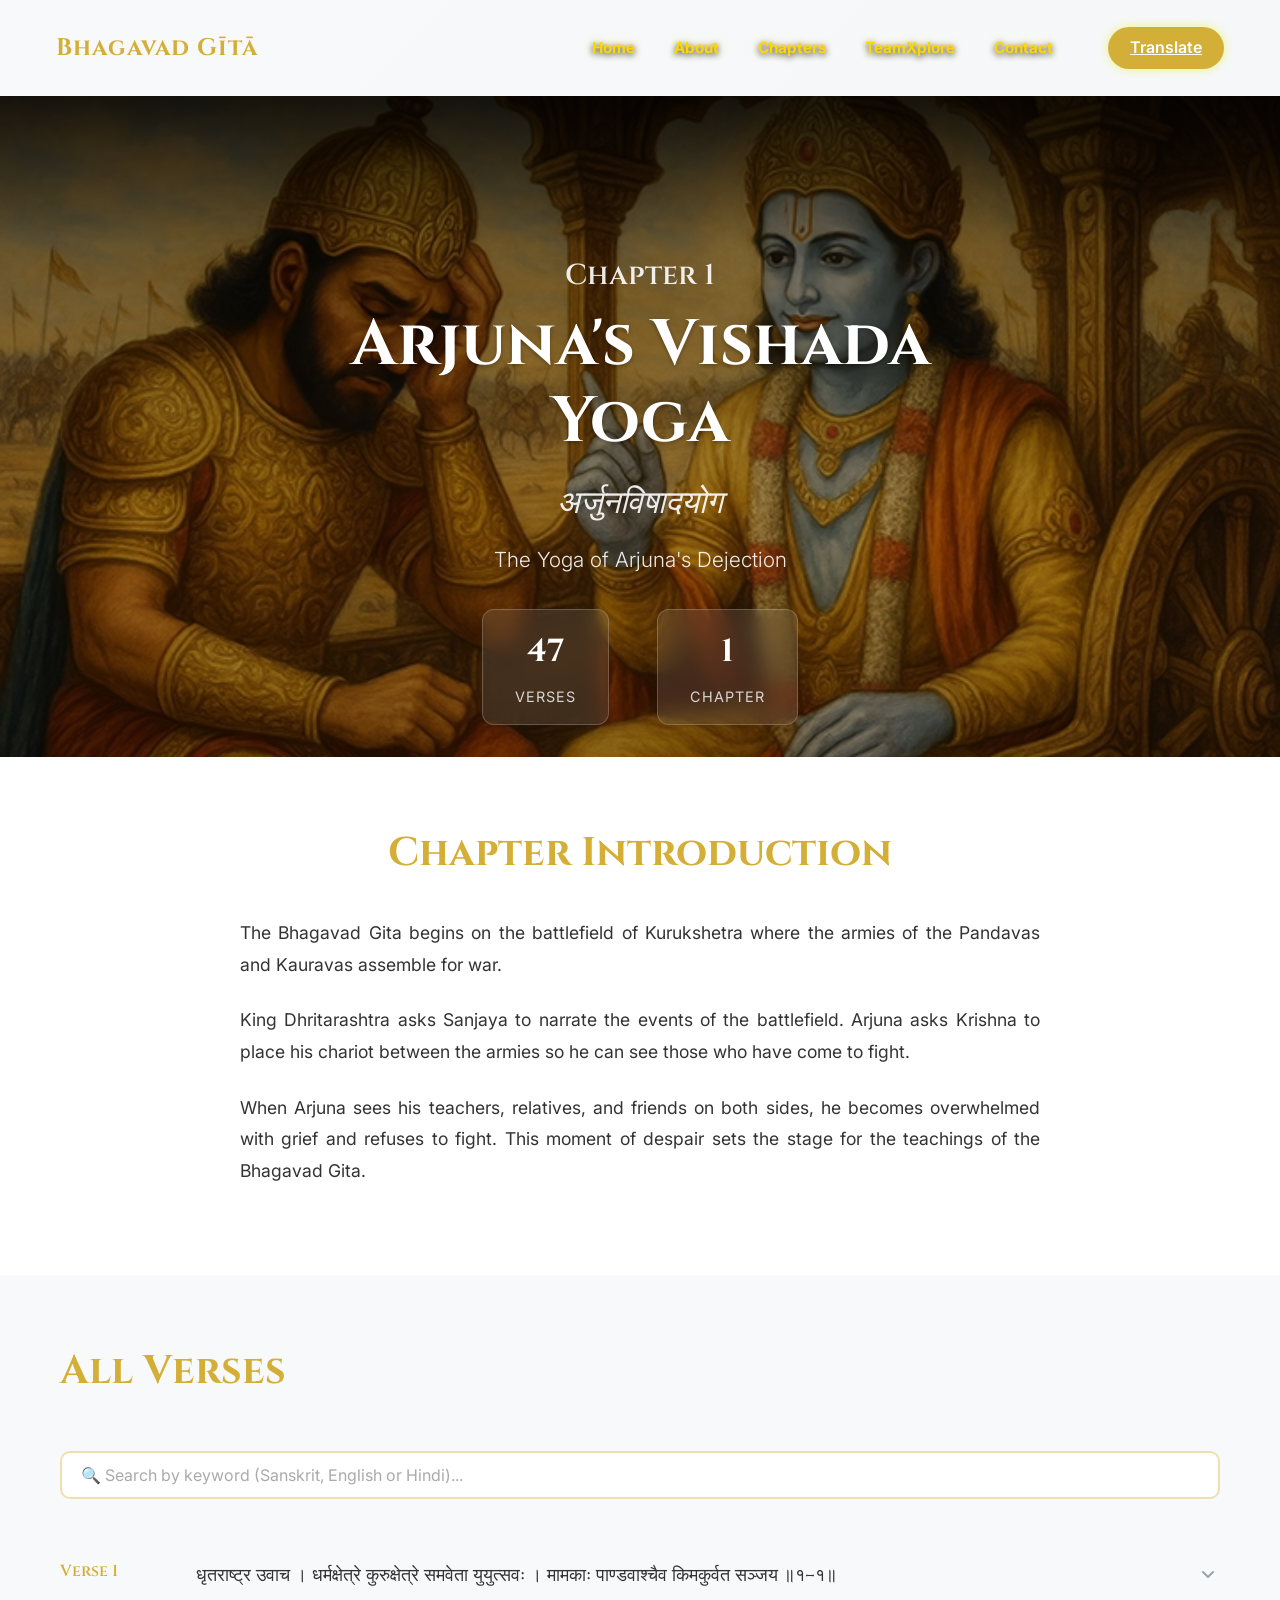
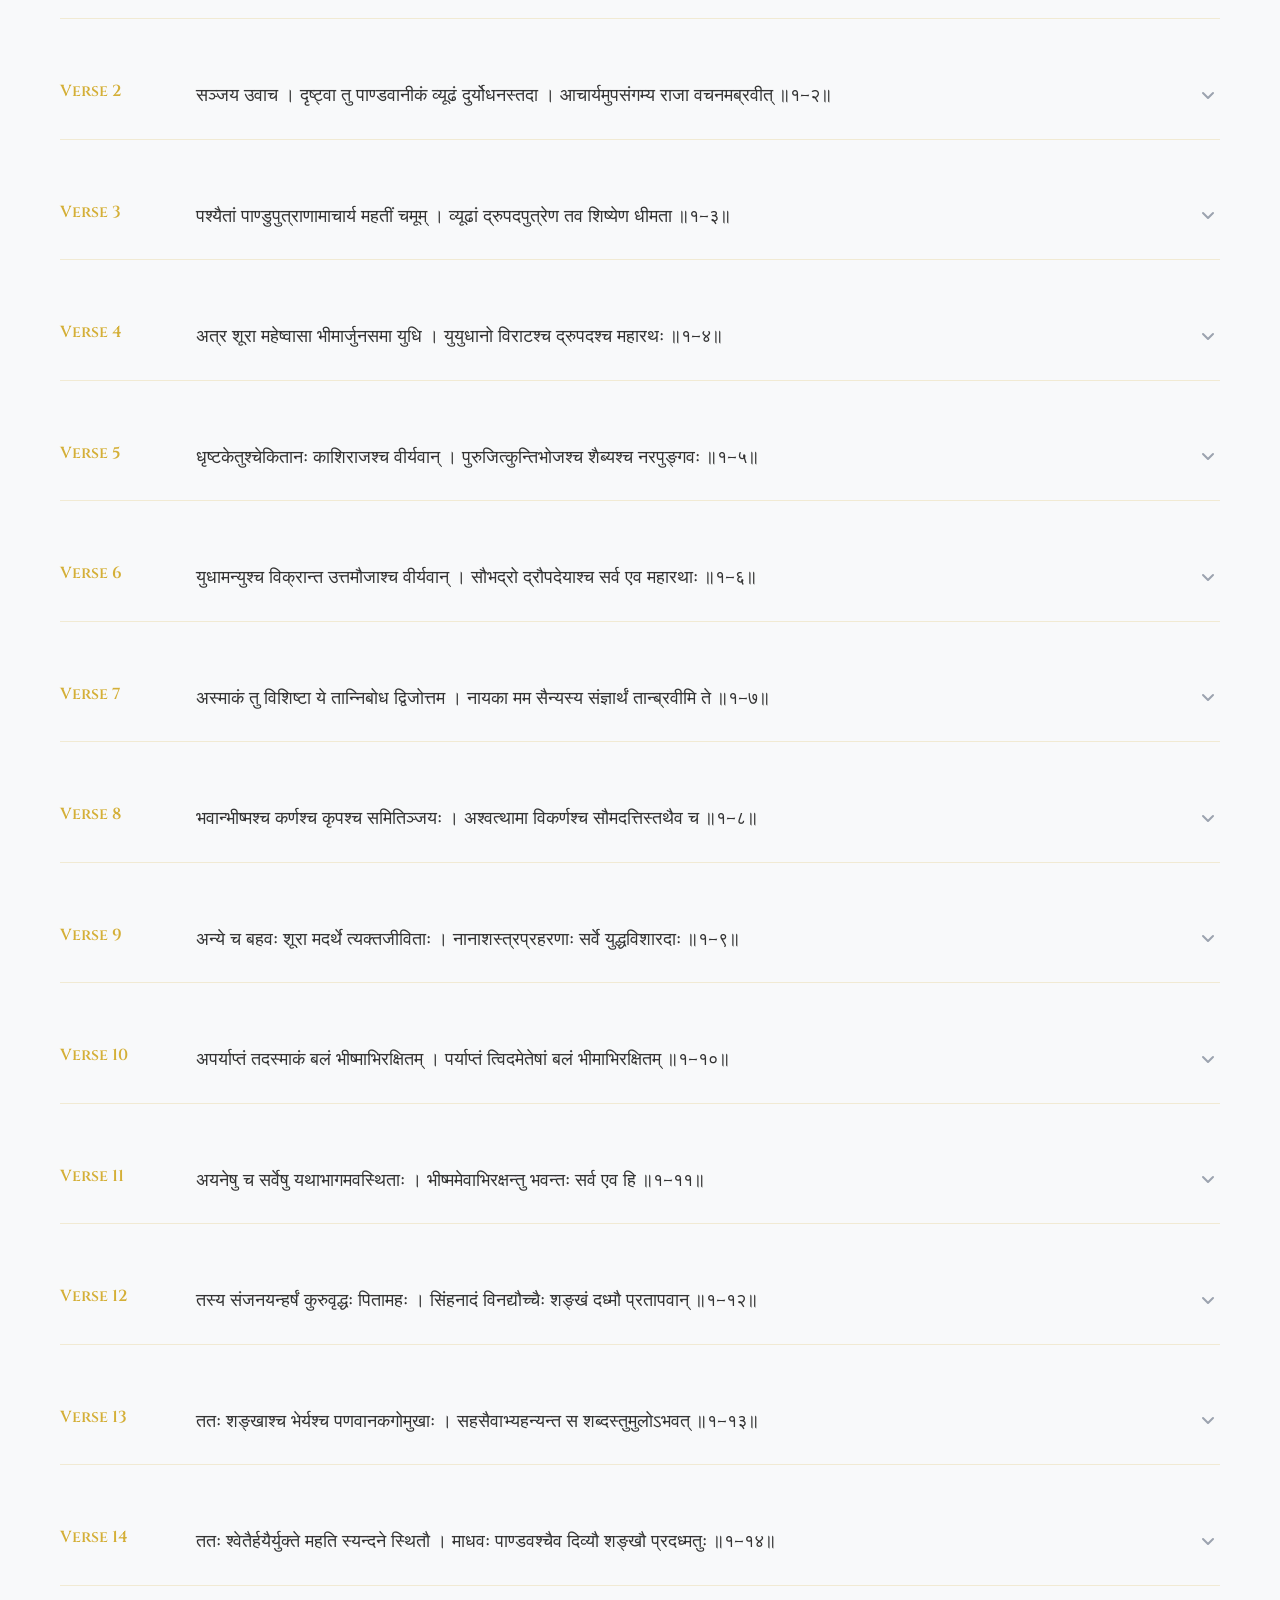
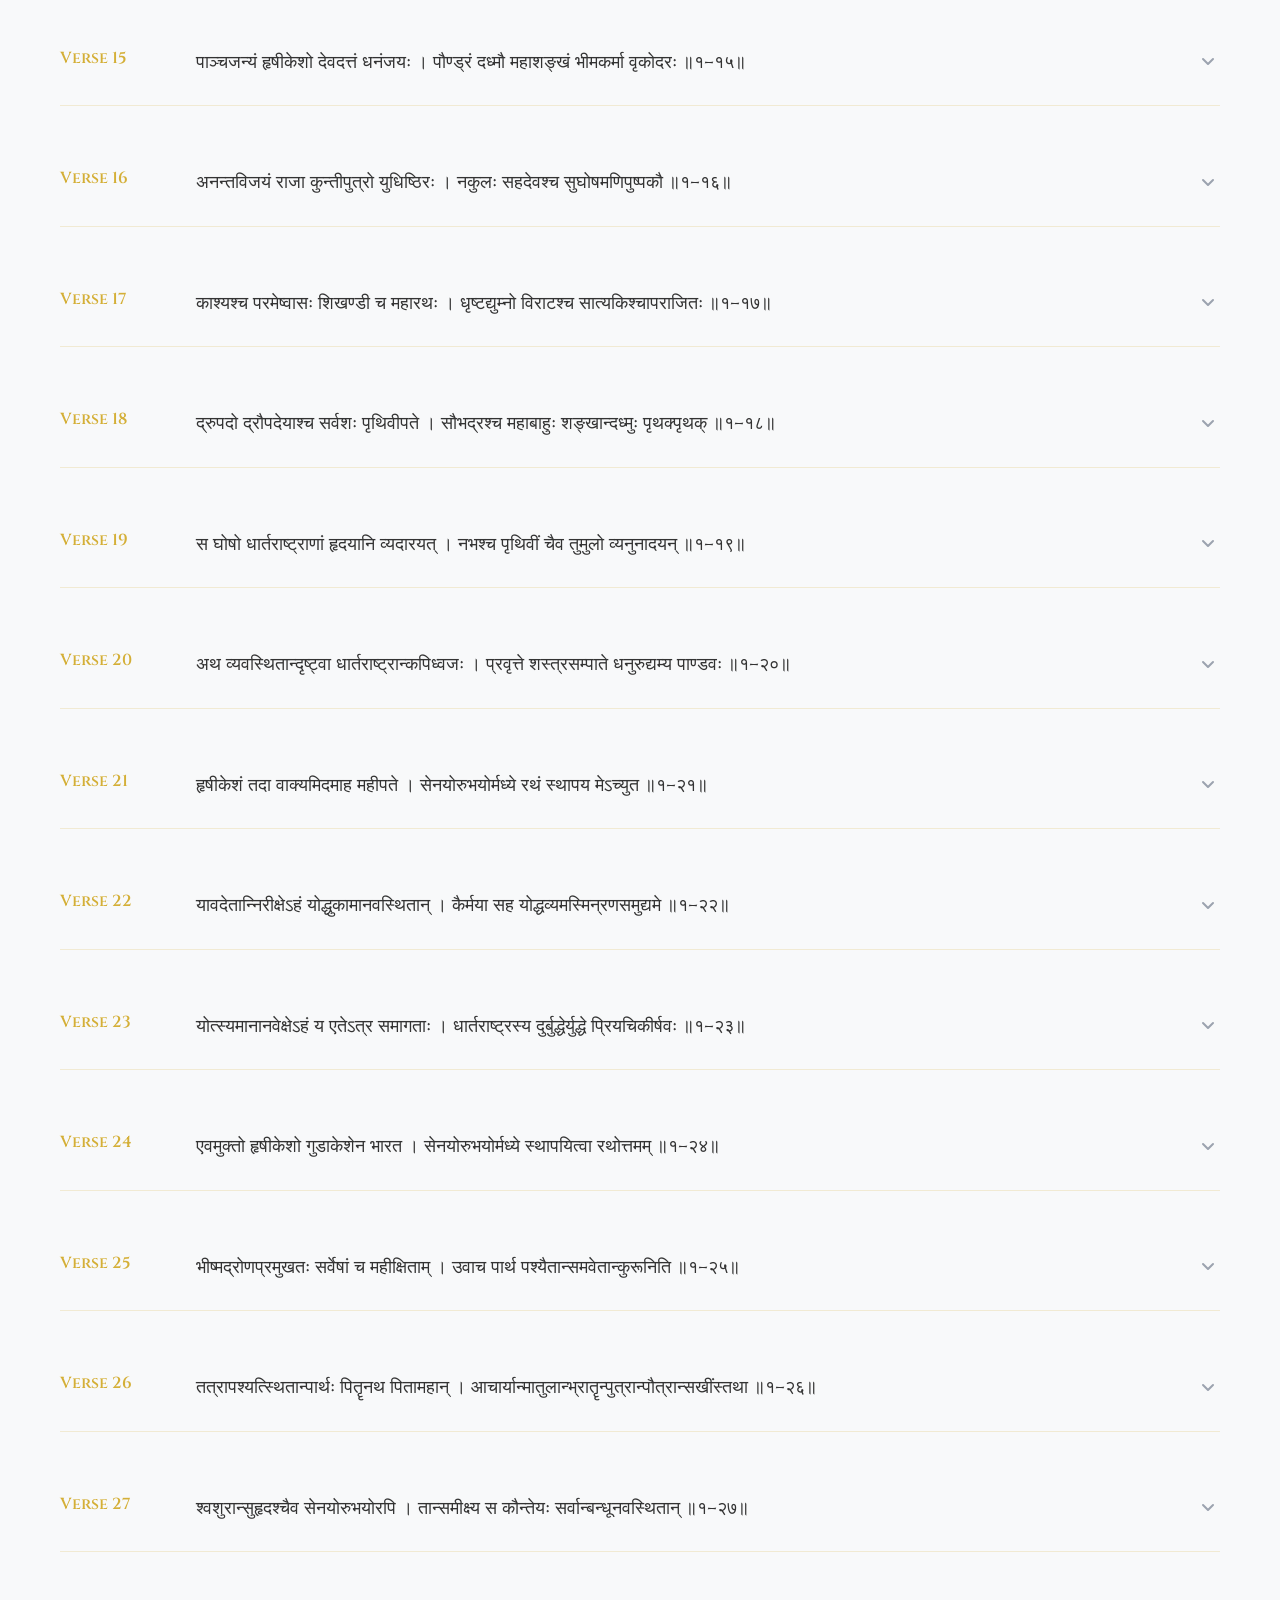
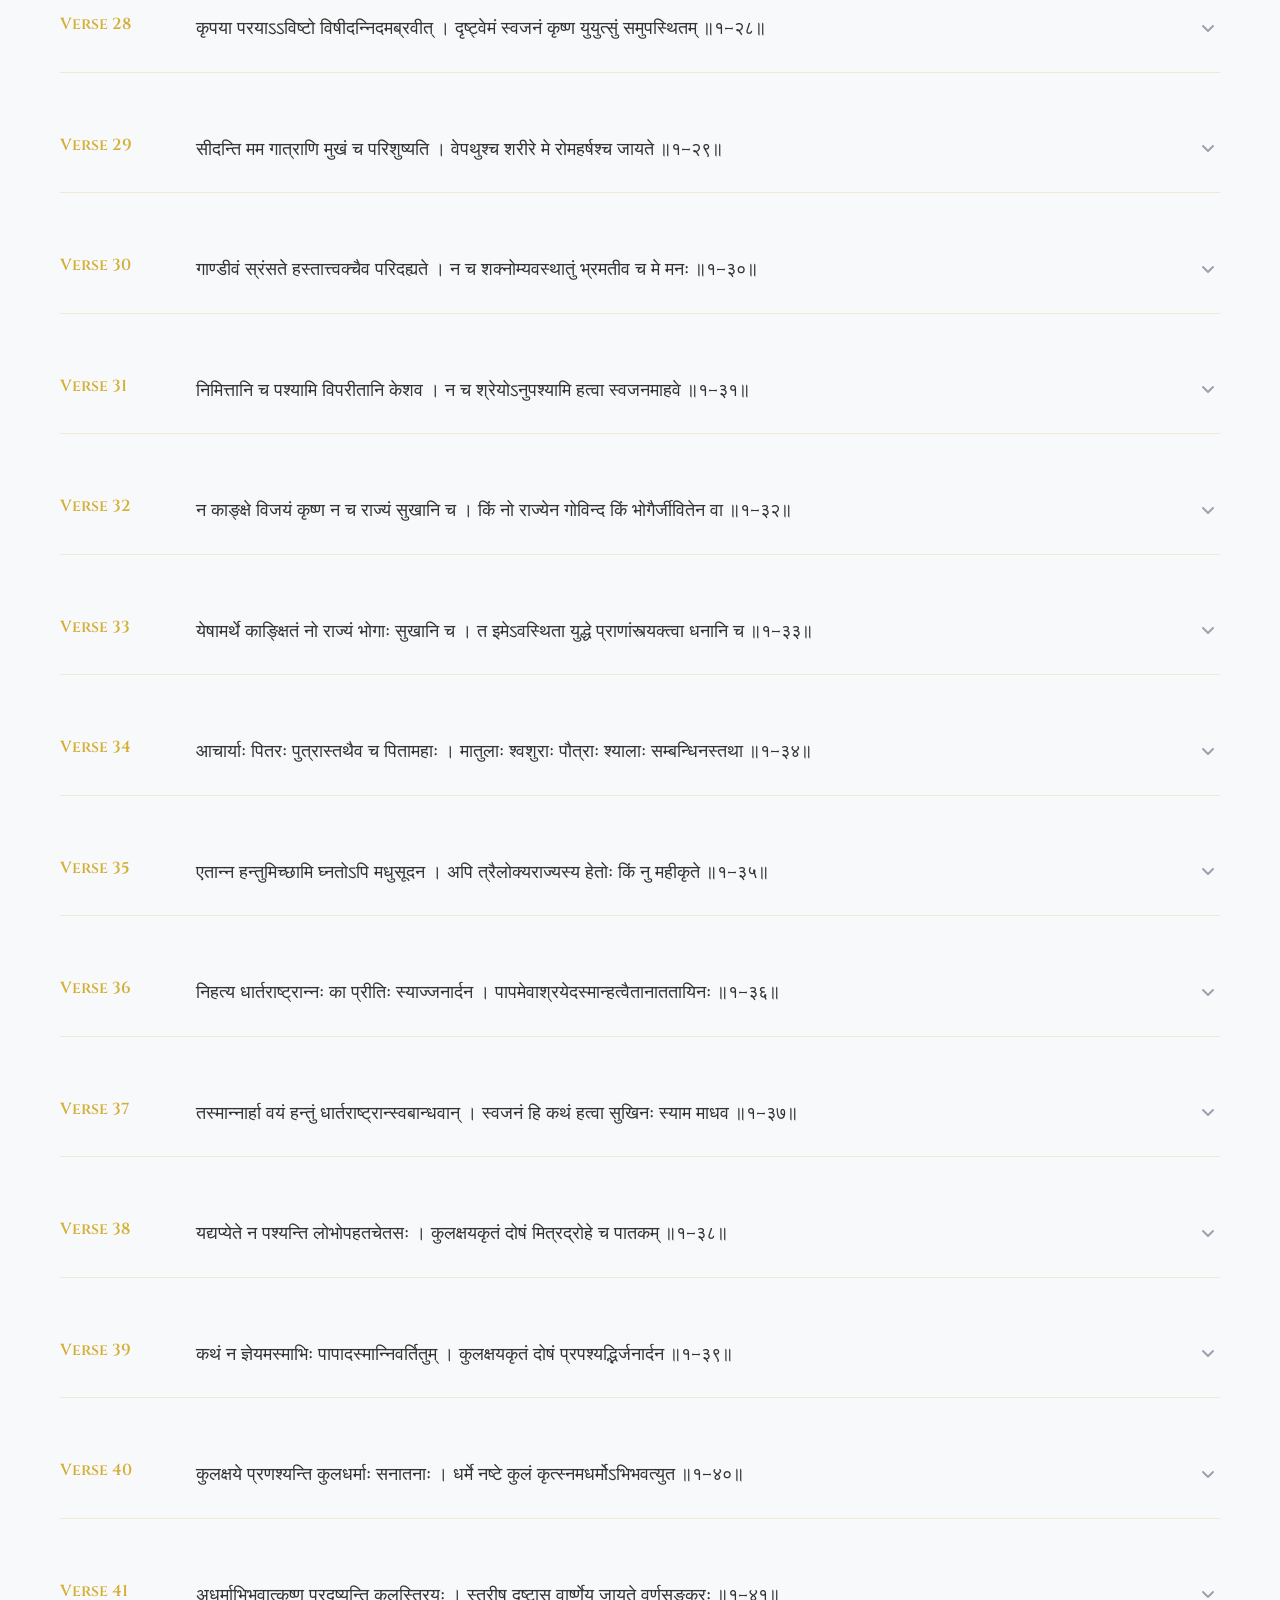
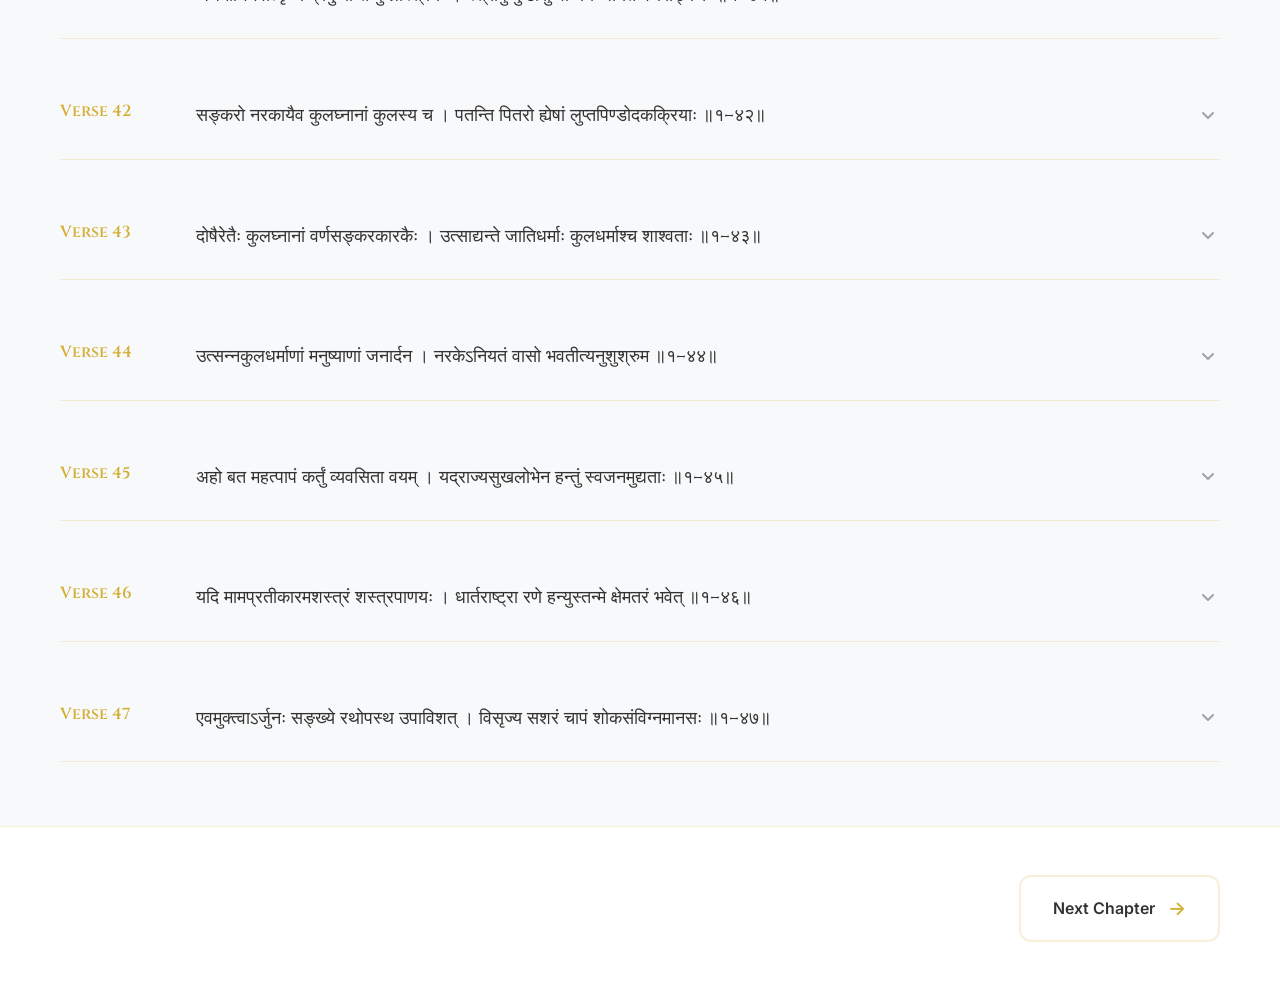
==== commit f4b6d122: "feat: Add Bhagavad Gita chapter and translation display pages with a new backend API." ====
--- a/frontend/BV/chapter.html
+++ b/frontend/BV/chapter.html
@@ -651,6 +651,36 @@
         .translate-btn:hover{
             background:#b8941f;
             transform:translateY(-2px);
+        }
+
+        /* Search bar */
+        .verse-search-wrap {
+            margin-bottom: 2rem;
+        }
+        .verse-search-input {
+            width: 100%;
+            padding: 0.75rem 1.2rem;
+            border: 2px solid rgba(212,175,55,0.4);
+            border-radius: 10px;
+            font-size: 1rem;
+            font-family: var(--font-body);
+            background: rgba(255,255,255,0.95);
+            color: var(--text-primary);
+            outline: none;
+            transition: border-color 0.2s ease, box-shadow 0.2s ease;
+            box-sizing: border-box;
+        }
+        .verse-search-input:focus {
+            border-color: var(--gold);
+            box-shadow: 0 0 0 3px rgba(212,175,55,0.15);
+        }
+        .verse-search-input::placeholder { color: #aaa; }
+        .no-results-msg {
+            text-align: center;
+            color: var(--gold);
+            font-size: 1rem;
+            padding: 2rem 0;
+            display: none;
         }
     </style>
 </head>
@@ -722,6 +752,18 @@
             <div class="section-header">
                 <h2>All Verses</h2>
             </div>
+
+            <!-- 🔍 Search by Keyword -->
+            <div class="verse-search-wrap">
+                <input
+                    type="text"
+                    id="verseSearchInput"
+                    class="verse-search-input"
+                    placeholder="🔍 Search by keyword (Sanskrit, English or Hindi)..."
+                    autocomplete="off"
+                />
+            </div>
+            <p class="no-results-msg" id="noResultsMsg">No verses matched your search.</p>
             
             <!-- Loading Indicator -->
             <div class="loading-indicator" id="loadingIndicator">
@@ -940,6 +982,36 @@
             
             loadingIndicator.style.display = 'none';
             console.log('Finished rendering all verses');
+
+            // Wire up search after cards are rendered
+            setupVerseSearch();
+        }
+
+        // --- Search by Keyword ---
+        function setupVerseSearch() {
+            const searchInput = document.getElementById('verseSearchInput');
+            const noResults  = document.getElementById('noResultsMsg');
+            if (!searchInput) return;
+
+            searchInput.addEventListener('input', () => {
+                const q = searchInput.value.trim().toLowerCase();
+                const cards = document.querySelectorAll('#versesContainer .verse-card');
+                let visible = 0;
+
+                cards.forEach(card => {
+                    const sanskrit = card.querySelector('.verse-content')?.textContent.toLowerCase() || '';
+                    const engEl    = card.querySelectorAll('.translation-text')[0];
+                    const hinEl    = card.querySelectorAll('.translation-text')[1];
+                    const english  = engEl ? engEl.textContent.toLowerCase() : '';
+                    const hindi    = hinEl ? hinEl.textContent.toLowerCase() : '';
+
+                    const match = !q || sanskrit.includes(q) || english.includes(q) || hindi.includes(q);
+                    card.style.display = match ? '' : 'none';
+                    if (match) visible++;
+                });
+
+                noResults.style.display = (q && visible === 0) ? 'block' : 'none';
+            });
         }
         
         const chapterMeta = {
--- a/frontend/DASHBOARD/style.css
+++ b/frontend/DASHBOARD/style.css
@@ -217,20 +217,83 @@
   transform: translateY(-6px);
 }
 
-/* ===== CONTACT ===== */
+/* ===== CONTACT FORM ===== */
 .contact-form {
-  max-width: 450px;
+  max-width: 600px;
   margin: 30px auto;
   display: flex;
   flex-direction: column;
+  gap: 16px;
+}
+
+.form-row {
+  display: flex;
+  gap: 16px;
+  flex-wrap: wrap;
+}
+
+.form-group {
+  display: flex;
+  flex-direction: column;
+  flex: 1;
+  min-width: 200px;
+}
+
+.form-group label {
+  font-size: 13px;
+  font-weight: 600;
+  color: #8B5E3C;
+  margin-bottom: 6px;
+  text-align: left;
 }
 
 .contact-form input,
 .contact-form textarea {
-  margin: 10px 0;
-  padding: 12px;
-  border-radius: 6px;
-  border: 1px solid #ccc;
+  padding: 12px 14px;
+  border-radius: 8px;
+  border: 1px solid #ddd;
+  font-size: 14px;
+  font-family: 'Inter', sans-serif;
+  transition: border-color 0.3s ease;
+  outline: none;
+  background: white;
+}
+
+.contact-form input:focus,
+.contact-form textarea:focus {
+  border-color: #D4AF37;
+  box-shadow: 0 0 0 3px rgba(212, 175, 55, 0.15);
+}
+
+.contact-form textarea {
+  resize: vertical;
+  min-height: 120px;
+}
+
+.contact-submit-btn {
+  padding: 14px 28px;
+  background: linear-gradient(135deg, #D4AF37, #b9972e);
+  color: white;
+  border: none;
+  border-radius: 30px;
+  font-size: 15px;
+  font-weight: 600;
+  cursor: pointer;
+  transition: 0.3s ease;
+  align-self: center;
+  min-width: 180px;
+  box-shadow: 0 4px 15px rgba(212, 175, 55, 0.4);
+}
+
+.contact-submit-btn:hover {
+  transform: translateY(-2px);
+  box-shadow: 0 6px 20px rgba(212, 175, 55, 0.6);
+}
+
+.contact-submit-btn:disabled {
+  opacity: 0.6;
+  cursor: not-allowed;
+  transform: none;
 }
 
 .footer {
@@ -287,4 +350,68 @@
 }
 .story {
   width: 100%;
+}
+
+/* ===== MOBILE RESPONSIVENESS ===== */
+@media (max-width: 768px) {
+
+  /* Hero */
+  .hero-overlay h1 {
+    font-size: 26px;
+    line-height: 1.3;
+  }
+
+  .hero-overlay p {
+    font-size: 14px;
+  }
+
+  /* Sections */
+  .section {
+    padding: 70px 0;
+  }
+
+  .section h2 {
+    font-size: 26px;
+  }
+
+  /* Cards — stack vertically, full width */
+  .features,
+  .team-grid {
+    flex-direction: column;
+    align-items: center;
+    gap: 16px;
+  }
+
+  .card,
+  .team-card {
+    width: 90%;
+    max-width: 100%;
+  }
+
+  /* Contact Form */
+  .contact-form {
+    padding: 0 10px;
+  }
+
+  .form-row {
+    flex-direction: column;
+  }
+
+  .contact-submit-btn {
+    width: 100%;
+  }
+}
+
+@media (max-width: 400px) {
+  .hero-overlay h1 {
+    font-size: 20px;
+  }
+
+  .logo {
+    font-size: 16px;
+  }
+
+  .section h2 {
+    font-size: 22px;
+  }
 }
